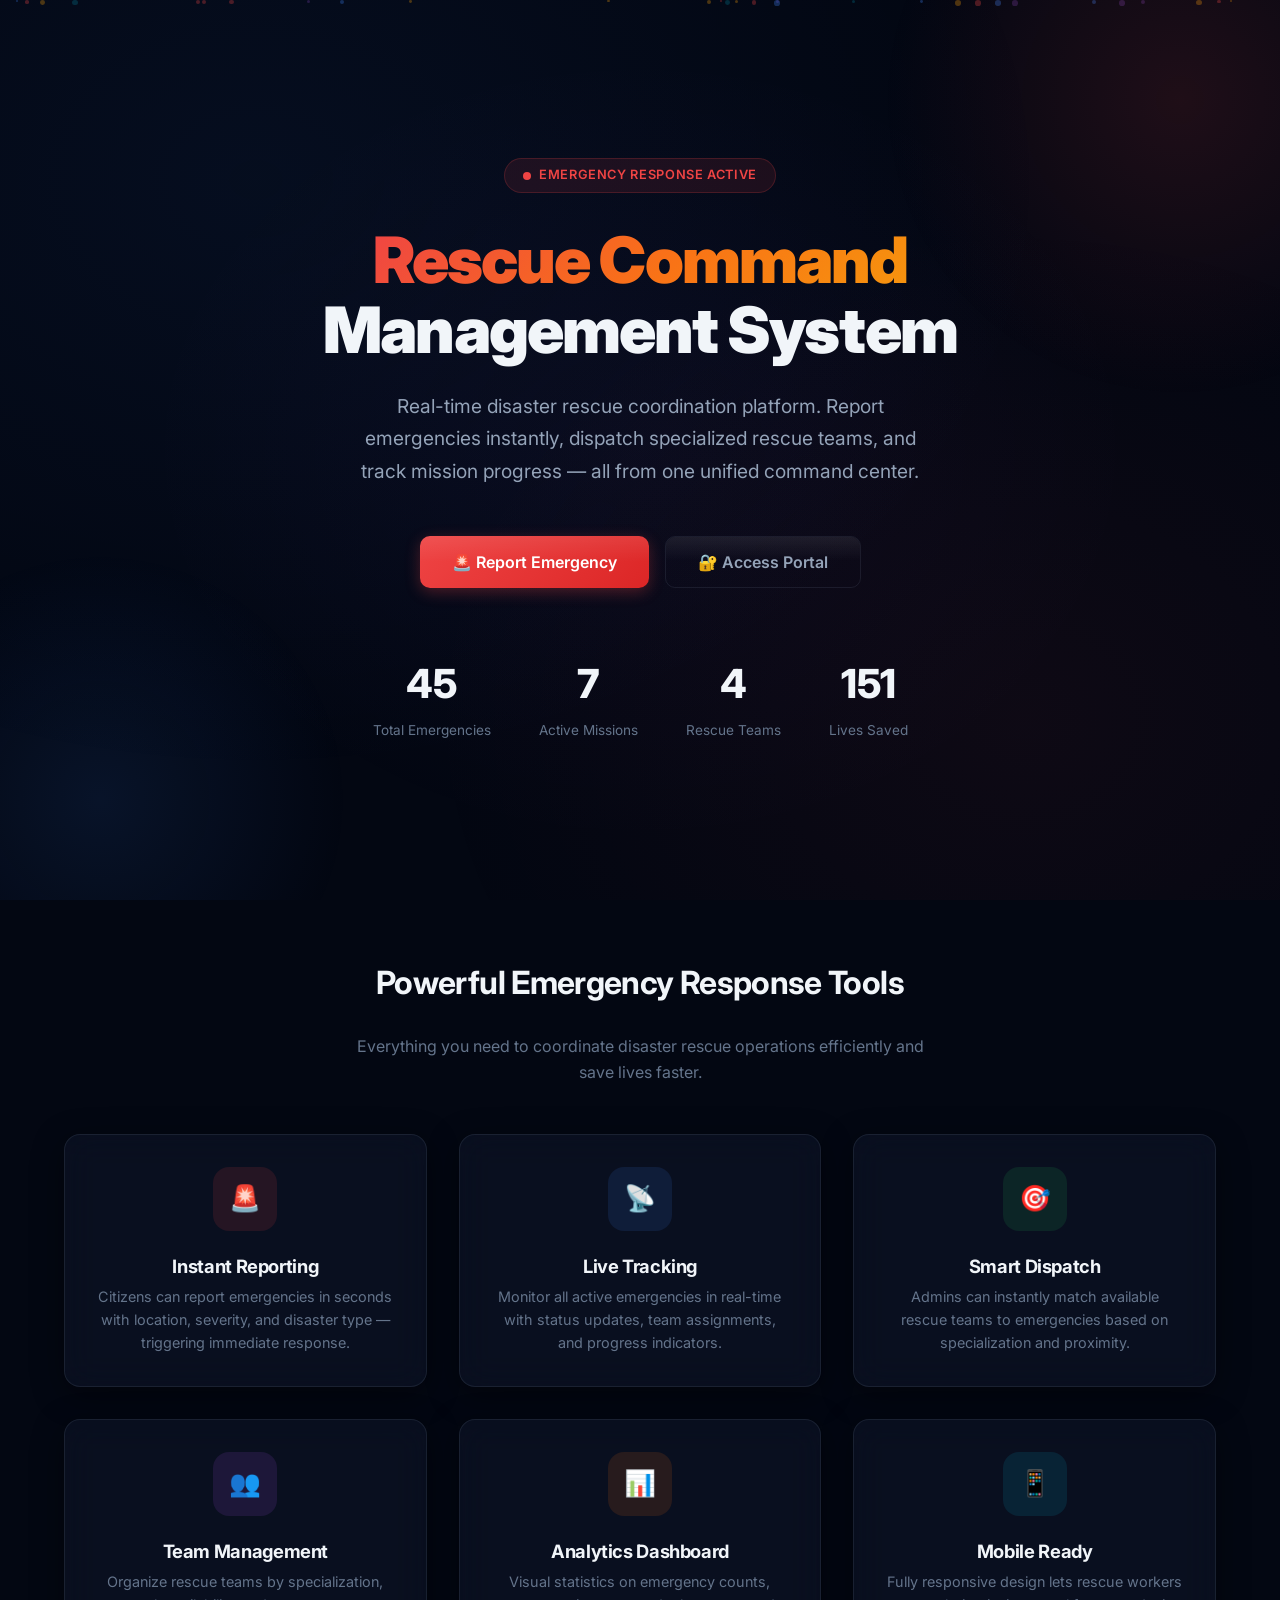
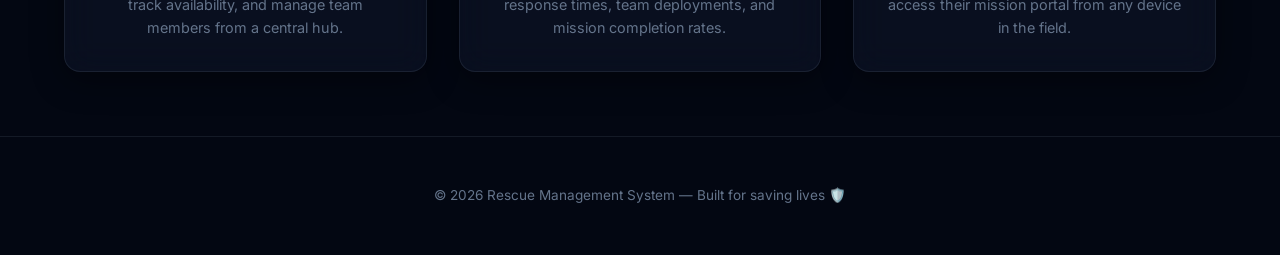
==== frontend/index.html @ d12a2cae "first commit" ====
<!DOCTYPE html>
<html lang="en">
<head>
    <meta charset="UTF-8">
    <meta name="viewport" content="width=device-width, initial-scale=1.0">
    <meta name="description" content="Rescue Management System — Real-time disaster rescue coordination platform for emergency reporting, team dispatch, and mission tracking.">
    <title>Rescue Management System — Emergency Response Coordination</title>
    <link rel="stylesheet" href="css/style.css">
    <link rel="icon" href="data:image/svg+xml,<svg xmlns='http://www.w3.org/2000/svg' viewBox='0 0 100 100'><text y='.9em' font-size='90'>🚨</text></svg>">
</head>
<body class="no-nav">

    <!-- Floating Particles -->
    <div class="particles" id="particles"></div>

    <!-- Hero Section -->
    <section class="landing-hero">
        <div class="hero-content">
            <div class="hero-badge">
                <span class="pulse-dot"></span>
                Emergency Response Active
            </div>

            <h1 class="hero-title">
                <span class="gradient-text">Rescue Command</span><br>
                Management System
            </h1>

            <p class="hero-subtitle">
                Real-time disaster rescue coordination platform. Report emergencies instantly,
                dispatch specialized rescue teams, and track mission progress — all from one
                unified command center.
            </p>

            <div class="hero-actions">
                <a href="report.html" class="btn btn-danger btn-lg" id="btn-report">
                    🚨 Report Emergency
                </a>
                <a href="login.html" class="btn btn-ghost btn-lg" id="btn-login">
                    🔐 Access Portal
                </a>
            </div>

            <div class="hero-stats" id="hero-stats">
                <div class="hero-stat">
                    <div class="number" id="stat-total">0</div>
                    <div class="label">Total Emergencies</div>
                </div>
                <div class="hero-stat">
                    <div class="number" id="stat-active">0</div>
                    <div class="label">Active Missions</div>
                </div>
                <div class="hero-stat">
                    <div class="number" id="stat-teams">0</div>
                    <div class="label">Rescue Teams</div>
                </div>
                <div class="hero-stat">
                    <div class="number" id="stat-resolved">0</div>
                    <div class="label">Lives Saved</div>
                </div>
            </div>
        </div>
    </section>

    <!-- Features Section -->
    <section class="features-section">
        <div class="container">
            <h2 class="text-center mb-4" style="font-size: 2rem;">Powerful Emergency Response Tools</h2>
            <p class="text-center mb-4" style="color: var(--text-muted); max-width: 600px; margin-left: auto; margin-right: auto; margin-bottom: 48px;">
                Everything you need to coordinate disaster rescue operations efficiently and save lives faster.
            </p>
            <div class="features-grid">
                <div class="feature-card glass-card">
                    <div class="feature-icon">🚨</div>
                    <h3>Instant Reporting</h3>
                    <p>Citizens can report emergencies in seconds with location, severity, and disaster type — triggering immediate response.</p>
                </div>
                <div class="feature-card glass-card">
                    <div class="feature-icon">📡</div>
                    <h3>Live Tracking</h3>
                    <p>Monitor all active emergencies in real-time with status updates, team assignments, and progress indicators.</p>
                </div>
                <div class="feature-card glass-card">
                    <div class="feature-icon">🎯</div>
                    <h3>Smart Dispatch</h3>
                    <p>Admins can instantly match available rescue teams to emergencies based on specialization and proximity.</p>
                </div>
                <div class="feature-card glass-card">
                    <div class="feature-icon">👥</div>
                    <h3>Team Management</h3>
                    <p>Organize rescue teams by specialization, track availability, and manage team members from a central hub.</p>
                </div>
                <div class="feature-card glass-card">
                    <div class="feature-icon">📊</div>
                    <h3>Analytics Dashboard</h3>
                    <p>Visual statistics on emergency counts, response times, team deployments, and mission completion rates.</p>
                </div>
                <div class="feature-card glass-card">
                    <div class="feature-icon">📱</div>
                    <h3>Mobile Ready</h3>
                    <p>Fully responsive design lets rescue workers access their mission portal from any device in the field.</p>
                </div>
            </div>
        </div>
    </section>

    <footer style="text-align: center; padding: 48px 24px; color: var(--text-muted); font-size: 0.85rem; position: relative; z-index: 1; border-top: 1px solid var(--glass-border);">
        <p>© 2026 Rescue Management System — Built for saving lives 🛡️</p>
    </footer>

    <script src="js/api.js"></script>
    <script>
        function createParticles() {
            const container = document.getElementById('particles');
            const colors = ['rgba(239,68,68,0.3)', 'rgba(59,130,246,0.3)', 'rgba(245,158,11,0.3)', 'rgba(168,85,247,0.2)', 'rgba(6,182,212,0.2)'];
            for (let i = 0; i < 30; i++) {
                const p = document.createElement('div');
                p.className = 'particle';
                p.style.left = Math.random() * 100 + '%';
                p.style.width = (Math.random() * 4 + 2) + 'px';
                p.style.height = p.style.width;
                p.style.background = colors[Math.floor(Math.random() * colors.length)];
                p.style.animationDuration = (Math.random() * 15 + 10) + 's';
                p.style.animationDelay = (Math.random() * 10) + 's';
                container.appendChild(p);
            }
        }

        async function loadStats() {
            try {
                const stats = await api.emergencies.getStats();
                animateNumber('stat-total', stats.total || 0);
                animateNumber('stat-active', (stats.pending || 0) + (stats.inProgress || 0));
                animateNumber('stat-teams', (stats.teamsAvailable || 0) + (stats.teamsOnMission || 0));
                animateNumber('stat-resolved', (stats.completed || 0) * 12);
            } catch (e) {
                animateNumber('stat-total', 47);
                animateNumber('stat-active', 8);
                animateNumber('stat-teams', 5);
                animateNumber('stat-resolved', 156);
            }
        }

        function animateNumber(id, target) {
            const el = document.getElementById(id);
            if (!el) return;
            const duration = 2000, startTime = performance.now();
            function update(time) {
                const progress = Math.min((time - startTime) / duration, 1);
                el.textContent = Math.floor((1 - Math.pow(1 - progress, 3)) * target);
                if (progress < 1) requestAnimationFrame(update);
            }
            requestAnimationFrame(update);
        }

        createParticles();
        loadStats();
    </script>
</body>
</html>
---- frontend/css/style.css ----
/* ============================================
   RESCUE MANAGEMENT SYSTEM — DESIGN SYSTEM
   Dark Mode Glassmorphism with Emergency Theme
   ============================================ */

@import url('https://fonts.googleapis.com/css2?family=Inter:wght@300;400;500;600;700;800;900&family=JetBrains+Mono:wght@400;600&display=swap');

/* ── CSS Custom Properties ── */
:root {
    /* Base colors */
    --bg-primary: #030712;
    --bg-secondary: #0a0e1a;
    --bg-tertiary: #111827;
    --bg-card: rgba(17, 24, 39, 0.6);
    --bg-card-hover: rgba(31, 41, 55, 0.7);

    /* Glass */
    --glass-bg: rgba(15, 23, 42, 0.55);
    --glass-border: rgba(148, 163, 184, 0.12);
    --glass-shadow: 0 8px 32px rgba(0, 0, 0, 0.4);
    --glass-blur: 16px;

    /* Text */
    --text-primary: #f1f5f9;
    --text-secondary: #94a3b8;
    --text-muted: #64748b;
    --text-accent: #e2e8f0;

    /* Accent colors */
    --red: #ef4444;
    --red-glow: rgba(239, 68, 68, 0.3);
    --orange: #f97316;
    --orange-glow: rgba(249, 115, 22, 0.3);
    --amber: #f59e0b;
    --amber-glow: rgba(245, 158, 11, 0.3);
    --green: #22c55e;
    --green-glow: rgba(34, 197, 94, 0.3);
    --blue: #3b82f6;
    --blue-glow: rgba(59, 130, 246, 0.3);
    --purple: #a855f7;
    --purple-glow: rgba(168, 85, 247, 0.3);
    --cyan: #06b6d4;
    --cyan-glow: rgba(6, 182, 212, 0.3);
    --teal: #14b8a6;

    /* Status colors */
    --status-pending: #f59e0b;
    --status-progress: #3b82f6;
    --status-completed: #22c55e;

    /* Severity */
    --severity-low: #22c55e;
    --severity-medium: #f59e0b;
    --severity-high: #f97316;
    --severity-critical: #ef4444;

    /* Spacing */
    --space-xs: 4px;
    --space-sm: 8px;
    --space-md: 16px;
    --space-lg: 24px;
    --space-xl: 32px;
    --space-2xl: 48px;
    --space-3xl: 64px;

    /* Border radius */
    --radius-sm: 6px;
    --radius-md: 10px;
    --radius-lg: 16px;
    --radius-xl: 24px;
    --radius-full: 9999px;

    /* Transitions */
    --transition-fast: 0.15s ease;
    --transition-base: 0.3s ease;
    --transition-slow: 0.5s ease;

    /* Font */
    --font-body: 'Inter', -apple-system, BlinkMacSystemFont, sans-serif;
    --font-mono: 'JetBrains Mono', monospace;
}

/* ── Reset & Base ── */
*, *::before, *::after {
    margin: 0;
    padding: 0;
    box-sizing: border-box;
}

html {
    scroll-behavior: smooth;
    font-size: 16px;
}

body {
    font-family: var(--font-body);
    background: var(--bg-primary);
    color: var(--text-primary);
    min-height: 100vh;
    overflow-x: hidden;
    line-height: 1.6;
    -webkit-font-smoothing: antialiased;
    -moz-osx-font-smoothing: grayscale;
}

/* Animated background mesh */
body::before {
    content: '';
    position: fixed;
    top: 0;
    left: 0;
    width: 100%;
    height: 100%;
    background:
        radial-gradient(ellipse 800px 600px at 20% 20%, rgba(59, 130, 246, 0.06), transparent),
        radial-gradient(ellipse 600px 500px at 80% 80%, rgba(239, 68, 68, 0.05), transparent),
        radial-gradient(ellipse 500px 400px at 50% 50%, rgba(168, 85, 247, 0.04), transparent);
    pointer-events: none;
    z-index: 0;
    animation: meshShift 20s ease-in-out infinite alternate;
}

@keyframes meshShift {
    0% { opacity: 1; }
    50% { opacity: 0.7; transform: scale(1.05); }
    100% { opacity: 1; transform: scale(1); }
}

/* Custom scrollbar */
::-webkit-scrollbar { width: 6px; }
::-webkit-scrollbar-track { background: var(--bg-primary); }
::-webkit-scrollbar-thumb {
    background: rgba(148, 163, 184, 0.2);
    border-radius: 3px;
}
::-webkit-scrollbar-thumb:hover { background: rgba(148, 163, 184, 0.35); }

/* ── Typography ── */
h1, h2, h3, h4, h5, h6 {
    line-height: 1.2;
    font-weight: 700;
    letter-spacing: -0.02em;
}

h1 { font-size: 3rem; }
h2 { font-size: 2rem; }
h3 { font-size: 1.5rem; }
h4 { font-size: 1.25rem; }

a {
    color: var(--blue);
    text-decoration: none;
    transition: color var(--transition-fast);
}
a:hover { color: var(--cyan); }

/* ── Glass Card ── */
.glass-card {
    background: var(--glass-bg);
    backdrop-filter: blur(var(--glass-blur));
    -webkit-backdrop-filter: blur(var(--glass-blur));
    border: 1px solid var(--glass-border);
    border-radius: var(--radius-lg);
    box-shadow: var(--glass-shadow);
    transition: all var(--transition-base);
}

.glass-card:hover {
    border-color: rgba(148, 163, 184, 0.2);
    box-shadow: 0 12px 40px rgba(0, 0, 0, 0.5);
    transform: translateY(-2px);
}

/* ── Navbar ── */
.navbar {
    position: fixed;
    top: 0;
    left: 0;
    right: 0;
    z-index: 1000;
    background: rgba(3, 7, 18, 0.85);
    backdrop-filter: blur(20px);
    -webkit-backdrop-filter: blur(20px);
    border-bottom: 1px solid var(--glass-border);
    padding: 0 var(--space-xl);
    height: 70px;
    display: flex;
    align-items: center;
    justify-content: space-between;
}

.navbar-brand {
    display: flex;
    align-items: center;
    gap: var(--space-md);
    font-weight: 800;
    font-size: 1.25rem;
    color: var(--text-primary);
}

.navbar-brand .logo-icon {
    width: 42px;
    height: 42px;
    background: linear-gradient(135deg, var(--red), var(--orange));
    border-radius: var(--radius-md);
    display: flex;
    align-items: center;
    justify-content: center;
    font-size: 1.4rem;
    box-shadow: 0 0 20px var(--red-glow);
    animation: logoPulse 3s ease-in-out infinite;
}

@keyframes logoPulse {
    0%, 100% { box-shadow: 0 0 20px var(--red-glow); }
    50% { box-shadow: 0 0 35px var(--red-glow), 0 0 60px rgba(239, 68, 68, 0.15); }
}

.navbar-brand span {
    background: linear-gradient(135deg, var(--text-primary) 0%, var(--text-secondary) 100%);
    -webkit-background-clip: text;
    -webkit-text-fill-color: transparent;
    background-clip: text;
}

.navbar-links {
    display: flex;
    align-items: center;
    gap: var(--space-sm);
    list-style: none;
}

.navbar-links a {
    padding: var(--space-sm) var(--space-md);
    border-radius: var(--radius-md);
    color: var(--text-secondary);
    font-weight: 500;
    font-size: 0.9rem;
    transition: all var(--transition-fast);
    position: relative;
}

.navbar-links a:hover,
.navbar-links a.active {
    color: var(--text-primary);
    background: rgba(148, 163, 184, 0.08);
}

.navbar-links a.active::after {
    content: '';
    position: absolute;
    bottom: -1px;
    left: 50%;
    transform: translateX(-50%);
    width: 20px;
    height: 2px;
    background: var(--blue);
    border-radius: 1px;
}

.navbar-user {
    display: flex;
    align-items: center;
    gap: var(--space-md);
}

.navbar-user .user-info {
    text-align: right;
}

.navbar-user .user-name {
    font-weight: 600;
    font-size: 0.9rem;
    color: var(--text-primary);
}

.navbar-user .user-role {
    font-size: 0.75rem;
    color: var(--text-muted);
    text-transform: uppercase;
    letter-spacing: 0.05em;
}

.navbar-user .avatar {
    width: 38px;
    height: 38px;
    border-radius: var(--radius-full);
    background: linear-gradient(135deg, var(--blue), var(--purple));
    display: flex;
    align-items: center;
    justify-content: center;
    font-weight: 700;
    font-size: 0.85rem;
    color: white;
    border: 2px solid rgba(255, 255, 255, 0.1);
}

.btn-logout {
    padding: var(--space-sm) var(--space-md);
    background: rgba(239, 68, 68, 0.1);
    border: 1px solid rgba(239, 68, 68, 0.2);
    color: var(--red);
    border-radius: var(--radius-md);
    cursor: pointer;
    font-size: 0.85rem;
    font-weight: 500;
    transition: all var(--transition-fast);
    font-family: var(--font-body);
}

.btn-logout:hover {
    background: rgba(239, 68, 68, 0.2);
    border-color: rgba(239, 68, 68, 0.4);
}

/* ── Main Content ── */
.main-content {
    padding-top: 90px;
    padding-bottom: var(--space-3xl);
    min-height: 100vh;
    position: relative;
    z-index: 1;
}

.container {
    max-width: 1400px;
    margin: 0 auto;
    padding: 0 var(--space-xl);
}

/* ── Page Header ── */
.page-header {
    margin-bottom: var(--space-2xl);
}

.page-header h1 {
    font-size: 2.25rem;
    margin-bottom: var(--space-sm);
    display: flex;
    align-items: center;
    gap: var(--space-md);
}

.page-header p {
    color: var(--text-secondary);
    font-size: 1rem;
}

/* ── Buttons ── */
.btn {
    display: inline-flex;
    align-items: center;
    justify-content: center;
    gap: var(--space-sm);
    padding: 10px 22px;
    border: none;
    border-radius: var(--radius-md);
    font-family: var(--font-body);
    font-weight: 600;
    font-size: 0.9rem;
    cursor: pointer;
    transition: all var(--transition-base);
    position: relative;
    overflow: hidden;
    text-decoration: none;
    line-height: 1.4;
}

.btn::before {
    content: '';
    position: absolute;
    inset: 0;
    background: linear-gradient(180deg, rgba(255,255,255,0.08) 0%, transparent 50%);
    pointer-events: none;
}

.btn-primary {
    background: linear-gradient(135deg, var(--blue), #2563eb);
    color: white;
    box-shadow: 0 4px 15px var(--blue-glow);
}
.btn-primary:hover {
    box-shadow: 0 6px 25px var(--blue-glow);
    transform: translateY(-1px);
}

.btn-danger {
    background: linear-gradient(135deg, var(--red), #dc2626);
    color: white;
    box-shadow: 0 4px 15px var(--red-glow);
}
.btn-danger:hover {
    box-shadow: 0 6px 25px var(--red-glow);
    transform: translateY(-1px);
}

.btn-success {
    background: linear-gradient(135deg, var(--green), #16a34a);
    color: white;
    box-shadow: 0 4px 15px var(--green-glow);
}
.btn-success:hover {
    box-shadow: 0 6px 25px var(--green-glow);
    transform: translateY(-1px);
}

.btn-warning {
    background: linear-gradient(135deg, var(--amber), #d97706);
    color: #1a1a1a;
    box-shadow: 0 4px 15px var(--amber-glow);
}
.btn-warning:hover {
    box-shadow: 0 6px 25px var(--amber-glow);
    transform: translateY(-1px);
}

.btn-ghost {
    background: transparent;
    border: 1px solid var(--glass-border);
    color: var(--text-secondary);
}
.btn-ghost:hover {
    background: rgba(148, 163, 184, 0.08);
    color: var(--text-primary);
    border-color: rgba(148, 163, 184, 0.25);
}

.btn-sm {
    padding: 6px 14px;
    font-size: 0.8rem;
}

.btn-lg {
    padding: 14px 32px;
    font-size: 1rem;
}

.btn-icon {
    width: 38px;
    height: 38px;
    padding: 0;
    border-radius: var(--radius-md);
}

/* ── Form Elements ── */
.form-group {
    margin-bottom: var(--space-lg);
}

.form-label {
    display: block;
    margin-bottom: var(--space-sm);
    font-weight: 600;
    font-size: 0.85rem;
    color: var(--text-secondary);
    text-transform: uppercase;
    letter-spacing: 0.05em;
}

.form-input,
.form-select,
.form-textarea {
    width: 100%;
    padding: 12px 16px;
    background: rgba(15, 23, 42, 0.6);
    border: 1px solid var(--glass-border);
    border-radius: var(--radius-md);
    color: var(--text-primary);
    font-family: var(--font-body);
    font-size: 0.95rem;
    transition: all var(--transition-fast);
    outline: none;
}

.form-input:focus,
.form-select:focus,
.form-textarea:focus {
    border-color: var(--blue);
    box-shadow: 0 0 0 3px var(--blue-glow);
    background: rgba(15, 23, 42, 0.8);
}

.form-input::placeholder,
.form-textarea::placeholder {
    color: var(--text-muted);
}

.form-select {
    appearance: none;
    background-image: url("data:image/svg+xml,%3csvg xmlns='http://www.w3.org/2000/svg' fill='none' viewBox='0 0 20 20'%3e%3cpath stroke='%2394a3b8' stroke-linecap='round' stroke-linejoin='round' stroke-width='1.5' d='M6 8l4 4 4-4'/%3e%3c/svg%3e");
    background-position: right 12px center;
    background-repeat: no-repeat;
    background-size: 20px;
    padding-right: 40px;
    cursor: pointer;
}

.form-select option {
    background: var(--bg-tertiary);
    color: var(--text-primary);
}

.form-textarea {
    resize: vertical;
    min-height: 100px;
}

.form-row {
    display: grid;
    grid-template-columns: 1fr 1fr;
    gap: var(--space-lg);
}

/* ── Status Badges ── */
.badge {
    display: inline-flex;
    align-items: center;
    gap: 6px;
    padding: 4px 12px;
    border-radius: var(--radius-full);
    font-size: 0.75rem;
    font-weight: 700;
    text-transform: uppercase;
    letter-spacing: 0.05em;
    white-space: nowrap;
}

.badge-pending {
    background: rgba(245, 158, 11, 0.12);
    color: var(--amber);
    border: 1px solid rgba(245, 158, 11, 0.25);
}

.badge-in-progress {
    background: rgba(59, 130, 246, 0.12);
    color: var(--blue);
    border: 1px solid rgba(59, 130, 246, 0.25);
    animation: badgePulse 2s ease-in-out infinite;
}

.badge-completed {
    background: rgba(34, 197, 94, 0.12);
    color: var(--green);
    border: 1px solid rgba(34, 197, 94, 0.25);
}

@keyframes badgePulse {
    0%, 100% { box-shadow: none; }
    50% { box-shadow: 0 0 12px var(--blue-glow); }
}

/* Severity badges */
.badge-low {
    background: rgba(34, 197, 94, 0.12);
    color: var(--green);
    border: 1px solid rgba(34, 197, 94, 0.25);
}

.badge-medium {
    background: rgba(245, 158, 11, 0.12);
    color: var(--amber);
    border: 1px solid rgba(245, 158, 11, 0.25);
}

.badge-high {
    background: rgba(249, 115, 22, 0.12);
    color: var(--orange);
    border: 1px solid rgba(249, 115, 22, 0.25);
}

.badge-critical {
    background: rgba(239, 68, 68, 0.12);
    color: var(--red);
    border: 1px solid rgba(239, 68, 68, 0.25);
    animation: criticalPulse 1.5s ease-in-out infinite;
}

@keyframes criticalPulse {
    0%, 100% { box-shadow: none; }
    50% { box-shadow: 0 0 15px var(--red-glow); }
}

/* Team status */
.badge-available {
    background: rgba(34, 197, 94, 0.12);
    color: var(--green);
    border: 1px solid rgba(34, 197, 94, 0.25);
}

.badge-on-mission {
    background: rgba(249, 115, 22, 0.12);
    color: var(--orange);
    border: 1px solid rgba(249, 115, 22, 0.25);
    animation: badgePulse 2s ease-in-out infinite;
}

.badge-dot {
    width: 6px;
    height: 6px;
    border-radius: 50%;
    display: inline-block;
}

.badge-pending .badge-dot { background: var(--amber); }
.badge-in-progress .badge-dot { background: var(--blue); }
.badge-completed .badge-dot { background: var(--green); }
.badge-low .badge-dot { background: var(--green); }
.badge-medium .badge-dot { background: var(--amber); }
.badge-high .badge-dot { background: var(--orange); }
.badge-critical .badge-dot { background: var(--red); }
.badge-available .badge-dot { background: var(--green); }
.badge-on-mission .badge-dot { background: var(--orange); }

/* ── Stats Panel ── */
.stats-grid {
    display: grid;
    grid-template-columns: repeat(auto-fit, minmax(220px, 1fr));
    gap: var(--space-lg);
    margin-bottom: var(--space-2xl);
}

.stat-card {
    padding: var(--space-lg);
    position: relative;
    overflow: hidden;
}

.stat-card::after {
    content: '';
    position: absolute;
    top: 0;
    right: 0;
    width: 80px;
    height: 80px;
    border-radius: 0 0 0 50%;
    opacity: 0.06;
}

.stat-card .stat-icon {
    width: 48px;
    height: 48px;
    border-radius: var(--radius-md);
    display: flex;
    align-items: center;
    justify-content: center;
    font-size: 1.4rem;
    margin-bottom: var(--space-md);
}

.stat-card .stat-value {
    font-size: 2.5rem;
    font-weight: 800;
    line-height: 1;
    margin-bottom: var(--space-xs);
    font-family: var(--font-body);
}

.stat-card .stat-label {
    font-size: 0.85rem;
    color: var(--text-muted);
    font-weight: 500;
}

.stat-card.stat-total .stat-icon {
    background: rgba(168, 85, 247, 0.15);
    color: var(--purple);
}
.stat-card.stat-total .stat-value { color: var(--purple); }
.stat-card.stat-total::after { background: var(--purple); }

.stat-card.stat-pending .stat-icon {
    background: rgba(245, 158, 11, 0.15);
    color: var(--amber);
}
.stat-card.stat-pending .stat-value { color: var(--amber); }
.stat-card.stat-pending::after { background: var(--amber); }

.stat-card.stat-active .stat-icon {
    background: rgba(59, 130, 246, 0.15);
    color: var(--blue);
}
.stat-card.stat-active .stat-value { color: var(--blue); }
.stat-card.stat-active::after { background: var(--blue); }

.stat-card.stat-resolved .stat-icon {
    background: rgba(34, 197, 94, 0.15);
    color: var(--green);
}
.stat-card.stat-resolved .stat-value { color: var(--green); }
.stat-card.stat-resolved::after { background: var(--green); }

.stat-card.stat-teams .stat-icon {
    background: rgba(6, 182, 212, 0.15);
    color: var(--cyan);
}
.stat-card.stat-teams .stat-value { color: var(--cyan); }
.stat-card.stat-teams::after { background: var(--cyan); }

.stat-card.stat-deployed .stat-icon {
    background: rgba(249, 115, 22, 0.15);
    color: var(--orange);
}
.stat-card.stat-deployed .stat-value { color: var(--orange); }
.stat-card.stat-deployed::after { background: var(--orange); }

/* ── Emergency Card ── */
.emergency-list {
    display: flex;
    flex-direction: column;
    gap: var(--space-md);
}

.emergency-card {
    padding: var(--space-lg);
    position: relative;
    overflow: hidden;
}

.emergency-card::before {
    content: '';
    position: absolute;
    top: 0;
    left: 0;
    width: 4px;
    height: 100%;
    border-radius: 2px 0 0 2px;
}

.emergency-card.severity-low::before { background: var(--green); }
.emergency-card.severity-medium::before { background: var(--amber); }
.emergency-card.severity-high::before { background: var(--orange); }
.emergency-card.severity-critical::before {
    background: var(--red);
    box-shadow: 0 0 10px var(--red-glow);
    animation: stripePulse 1.5s ease-in-out infinite;
}

@keyframes stripePulse {
    0%, 100% { box-shadow: 0 0 10px var(--red-glow); }
    50% { box-shadow: 0 0 20px var(--red-glow); }
}

.emergency-card-header {
    display: flex;
    justify-content: space-between;
    align-items: flex-start;
    margin-bottom: var(--space-md);
    flex-wrap: wrap;
    gap: var(--space-sm);
}

.emergency-card-header .disaster-type {
    font-size: 1.1rem;
    font-weight: 700;
    display: flex;
    align-items: center;
    gap: var(--space-sm);
}

.emergency-card-badges {
    display: flex;
    gap: var(--space-sm);
    flex-wrap: wrap;
}

.emergency-card-body {
    margin-bottom: var(--space-md);
}

.emergency-card-body .description {
    color: var(--text-secondary);
    font-size: 0.9rem;
    line-height: 1.6;
    margin-bottom: var(--space-md);
}

.emergency-card-meta {
    display: flex;
    flex-wrap: wrap;
    gap: var(--space-lg);
}

.meta-item {
    display: flex;
    align-items: center;
    gap: var(--space-sm);
    font-size: 0.85rem;
    color: var(--text-muted);
}

.meta-item .icon { font-size: 1rem; }
.meta-item .value { color: var(--text-secondary); }

.emergency-card-footer {
    display: flex;
    justify-content: space-between;
    align-items: center;
    padding-top: var(--space-md);
    border-top: 1px solid var(--glass-border);
    flex-wrap: wrap;
    gap: var(--space-sm);
}

.emergency-card-actions {
    display: flex;
    gap: var(--space-sm);
}

/* ── Team Card ── */
.team-grid {
    display: grid;
    grid-template-columns: repeat(auto-fill, minmax(320px, 1fr));
    gap: var(--space-lg);
}

.team-card {
    padding: var(--space-lg);
}

.team-card-header {
    display: flex;
    justify-content: space-between;
    align-items: flex-start;
    margin-bottom: var(--space-md);
}

.team-card-header h3 {
    font-size: 1.1rem;
    margin-bottom: 4px;
}

.team-card-header .specialization {
    color: var(--text-muted);
    font-size: 0.8rem;
    font-weight: 500;
}

.team-members {
    list-style: none;
    margin-bottom: var(--space-md);
}

.team-members li {
    padding: 6px 0;
    font-size: 0.85rem;
    color: var(--text-secondary);
    display: flex;
    align-items: center;
    gap: var(--space-sm);
    border-bottom: 1px solid rgba(148, 163, 184, 0.06);
}

.team-members li:last-child { border-bottom: none; }

.team-members li::before {
    content: '👤';
    font-size: 0.75rem;
}

.team-contact {
    font-size: 0.8rem;
    color: var(--text-muted);
    display: flex;
    align-items: center;
    gap: var(--space-sm);
}

/* ── Modal ── */
.modal-overlay {
    position: fixed;
    inset: 0;
    background: rgba(0, 0, 0, 0.7);
    backdrop-filter: blur(4px);
    z-index: 2000;
    display: flex;
    align-items: center;
    justify-content: center;
    padding: var(--space-xl);
    opacity: 0;
    visibility: hidden;
    transition: all var(--transition-base);
}

.modal-overlay.active {
    opacity: 1;
    visibility: visible;
}

.modal {
    background: var(--bg-tertiary);
    border: 1px solid var(--glass-border);
    border-radius: var(--radius-xl);
    width: 100%;
    max-width: 560px;
    max-height: 85vh;
    overflow-y: auto;
    box-shadow: 0 25px 80px rgba(0, 0, 0, 0.6);
    transform: scale(0.9) translateY(20px);
    transition: transform var(--transition-base);
}

.modal-overlay.active .modal {
    transform: scale(1) translateY(0);
}

.modal-header {
    padding: var(--space-lg) var(--space-xl);
    border-bottom: 1px solid var(--glass-border);
    display: flex;
    justify-content: space-between;
    align-items: center;
}

.modal-header h2 {
    font-size: 1.25rem;
}

.modal-close {
    width: 36px;
    height: 36px;
    border-radius: var(--radius-md);
    border: none;
    background: rgba(148, 163, 184, 0.08);
    color: var(--text-secondary);
    cursor: pointer;
    display: flex;
    align-items: center;
    justify-content: center;
    font-size: 1.2rem;
    transition: all var(--transition-fast);
}

.modal-close:hover {
    background: rgba(239, 68, 68, 0.15);
    color: var(--red);
}

.modal-body {
    padding: var(--space-xl);
}

.modal-footer {
    padding: var(--space-lg) var(--space-xl);
    border-top: 1px solid var(--glass-border);
    display: flex;
    justify-content: flex-end;
    gap: var(--space-sm);
}

/* ── Landing Page ── */
.landing-hero {
    min-height: 100vh;
    display: flex;
    align-items: center;
    justify-content: center;
    position: relative;
    overflow: hidden;
    padding: var(--space-3xl) var(--space-xl);
}

.landing-hero::before {
    content: '';
    position: absolute;
    width: 600px;
    height: 600px;
    background: radial-gradient(circle, rgba(239, 68, 68, 0.12), transparent 70%);
    top: -200px;
    right: -200px;
    animation: heroOrb1 15s ease-in-out infinite alternate;
}

.landing-hero::after {
    content: '';
    position: absolute;
    width: 500px;
    height: 500px;
    background: radial-gradient(circle, rgba(59, 130, 246, 0.1), transparent 70%);
    bottom: -150px;
    left: -150px;
    animation: heroOrb2 12s ease-in-out infinite alternate;
}

@keyframes heroOrb1 {
    0% { transform: translate(0, 0); }
    100% { transform: translate(-100px, 100px); }
}

@keyframes heroOrb2 {
    0% { transform: translate(0, 0); }
    100% { transform: translate(100px, -80px); }
}

.hero-content {
    text-align: center;
    position: relative;
    z-index: 1;
    max-width: 800px;
}

.hero-badge {
    display: inline-flex;
    align-items: center;
    gap: var(--space-sm);
    padding: 6px 18px;
    background: rgba(239, 68, 68, 0.1);
    border: 1px solid rgba(239, 68, 68, 0.2);
    border-radius: var(--radius-full);
    color: var(--red);
    font-size: 0.8rem;
    font-weight: 600;
    margin-bottom: var(--space-xl);
    text-transform: uppercase;
    letter-spacing: 0.05em;
}

.hero-badge .pulse-dot {
    width: 8px;
    height: 8px;
    border-radius: 50%;
    background: var(--red);
    animation: pulseDot 2s ease-in-out infinite;
}

@keyframes pulseDot {
    0%, 100% { opacity: 1; transform: scale(1); }
    50% { opacity: 0.5; transform: scale(1.5); }
}

.hero-title {
    font-size: 4rem;
    font-weight: 900;
    line-height: 1.1;
    margin-bottom: var(--space-lg);
    letter-spacing: -0.03em;
}

.hero-title .gradient-text {
    background: linear-gradient(135deg, var(--red) 0%, var(--orange) 30%, var(--amber) 60%, var(--red) 100%);
    background-size: 200% auto;
    -webkit-background-clip: text;
    -webkit-text-fill-color: transparent;
    background-clip: text;
    animation: gradientShift 4s ease-in-out infinite;
}

@keyframes gradientShift {
    0% { background-position: 0% center; }
    50% { background-position: 100% center; }
    100% { background-position: 0% center; }
}

.hero-subtitle {
    font-size: 1.2rem;
    color: var(--text-secondary);
    max-width: 600px;
    margin: 0 auto var(--space-2xl);
    line-height: 1.7;
}

.hero-actions {
    display: flex;
    gap: var(--space-md);
    justify-content: center;
    flex-wrap: wrap;
}

.hero-stats {
    display: flex;
    gap: var(--space-2xl);
    justify-content: center;
    margin-top: var(--space-3xl);
    flex-wrap: wrap;
}

.hero-stat {
    text-align: center;
}

.hero-stat .number {
    font-size: 2.5rem;
    font-weight: 800;
    color: var(--text-primary);
}

.hero-stat .label {
    font-size: 0.85rem;
    color: var(--text-muted);
    margin-top: 4px;
}

/* Floating particles */
.particles {
    position: absolute;
    inset: 0;
    overflow: hidden;
    pointer-events: none;
}

.particle {
    position: absolute;
    width: 4px;
    height: 4px;
    border-radius: 50%;
    background: rgba(239, 68, 68, 0.3);
    animation: float linear infinite;
}

@keyframes float {
    0% { transform: translateY(100vh) rotate(0deg); opacity: 0; }
    10% { opacity: 1; }
    90% { opacity: 1; }
    100% { transform: translateY(-10vh) rotate(720deg); opacity: 0; }
}

/* ── Login Page ── */
.login-page {
    min-height: 100vh;
    display: flex;
    align-items: center;
    justify-content: center;
    padding: var(--space-xl);
    position: relative;
}

.login-container {
    width: 100%;
    max-width: 440px;
    position: relative;
    z-index: 1;
}

.login-card {
    padding: var(--space-2xl);
}

.login-header {
    text-align: center;
    margin-bottom: var(--space-xl);
}

.login-header .login-icon {
    width: 64px;
    height: 64px;
    border-radius: var(--radius-lg);
    background: linear-gradient(135deg, var(--red), var(--orange));
    display: flex;
    align-items: center;
    justify-content: center;
    font-size: 1.8rem;
    margin: 0 auto var(--space-lg);
    box-shadow: 0 0 30px var(--red-glow);
}

.login-header h1 {
    font-size: 1.75rem;
    margin-bottom: var(--space-sm);
}

.login-header p {
    color: var(--text-muted);
    font-size: 0.9rem;
}

.role-selector {
    display: grid;
    grid-template-columns: repeat(3, 1fr);
    gap: var(--space-sm);
    margin-bottom: var(--space-xl);
}

.role-option {
    padding: var(--space-md);
    border: 1px solid var(--glass-border);
    border-radius: var(--radius-md);
    text-align: center;
    cursor: pointer;
    transition: all var(--transition-base);
    background: transparent;
}

.role-option:hover {
    border-color: rgba(148, 163, 184, 0.25);
    background: rgba(148, 163, 184, 0.05);
}

.role-option.active {
    border-color: var(--blue);
    background: rgba(59, 130, 246, 0.08);
    box-shadow: 0 0 15px var(--blue-glow);
}

.role-option .role-icon {
    font-size: 1.5rem;
    margin-bottom: var(--space-sm);
}

.role-option .role-name {
    font-size: 0.75rem;
    font-weight: 600;
    color: var(--text-secondary);
    text-transform: uppercase;
    letter-spacing: 0.05em;
}

.login-error {
    background: rgba(239, 68, 68, 0.1);
    border: 1px solid rgba(239, 68, 68, 0.2);
    border-radius: var(--radius-md);
    padding: var(--space-md);
    color: var(--red);
    font-size: 0.85rem;
    margin-bottom: var(--space-lg);
    display: none;
    align-items: center;
    gap: var(--space-sm);
}

.login-error.show { display: flex; }

.login-footer {
    text-align: center;
    margin-top: var(--space-xl);
    font-size: 0.85rem;
    color: var(--text-muted);
}

/* ── Dashboard Layout ── */
.dashboard-grid {
    display: grid;
    grid-template-columns: 1fr 380px;
    gap: var(--space-xl);
}

.dashboard-main {
    min-width: 0;
}

.dashboard-sidebar {
    display: flex;
    flex-direction: column;
    gap: var(--space-lg);
}

.sidebar-section {
    padding: var(--space-lg);
}

.sidebar-section h3 {
    font-size: 1rem;
    margin-bottom: var(--space-md);
    display: flex;
    align-items: center;
    gap: var(--space-sm);
}

/* ── Section Headers ── */
.section-header {
    display: flex;
    justify-content: space-between;
    align-items: center;
    margin-bottom: var(--space-lg);
    flex-wrap: wrap;
    gap: var(--space-sm);
}

.section-header h2 {
    font-size: 1.5rem;
    display: flex;
    align-items: center;
    gap: var(--space-sm);
}

.section-header .count {
    background: rgba(59, 130, 246, 0.15);
    color: var(--blue);
    padding: 2px 10px;
    border-radius: var(--radius-full);
    font-size: 0.8rem;
    font-weight: 700;
}

/* Filter bar */
.filter-bar {
    display: flex;
    gap: var(--space-sm);
    margin-bottom: var(--space-lg);
    flex-wrap: wrap;
}

.filter-btn {
    padding: 6px 16px;
    border: 1px solid var(--glass-border);
    border-radius: var(--radius-full);
    background: transparent;
    color: var(--text-secondary);
    font-family: var(--font-body);
    font-size: 0.8rem;
    font-weight: 500;
    cursor: pointer;
    transition: all var(--transition-fast);
}

.filter-btn:hover {
    background: rgba(148, 163, 184, 0.08);
    color: var(--text-primary);
}

.filter-btn.active {
    background: rgba(59, 130, 246, 0.12);
    border-color: rgba(59, 130, 246, 0.3);
    color: var(--blue);
}

/* ── Dispatch Panel ── */
.dispatch-panel {
    padding: var(--space-lg);
    border: 1px solid rgba(59, 130, 246, 0.2);
    margin-bottom: var(--space-lg);
}

.dispatch-panel h3 {
    color: var(--blue);
    margin-bottom: var(--space-md);
    display: flex;
    align-items: center;
    gap: var(--space-sm);
}

.dispatch-info {
    display: grid;
    grid-template-columns: 1fr 1fr;
    gap: var(--space-md);
    margin-bottom: var(--space-lg);
}

.dispatch-info .info-block {
    padding: var(--space-md);
    background: rgba(15, 23, 42, 0.4);
    border-radius: var(--radius-md);
}

.dispatch-info .info-label {
    font-size: 0.75rem;
    color: var(--text-muted);
    text-transform: uppercase;
    letter-spacing: 0.05em;
    margin-bottom: 4px;
}

.dispatch-info .info-value {
    font-weight: 600;
    color: var(--text-primary);
}

/* ── Rescue Team Portal ── */
.rescue-portal {
    max-width: 700px;
    margin: 0 auto;
}

.mission-card {
    padding: var(--space-xl);
    margin-bottom: var(--space-lg);
    position: relative;
}

.mission-card .mission-status-bar {
    display: flex;
    align-items: center;
    gap: var(--space-md);
    padding: var(--space-md);
    background: rgba(15, 23, 42, 0.5);
    border-radius: var(--radius-md);
    margin-bottom: var(--space-lg);
}

.status-progress-bar {
    flex: 1;
    height: 6px;
    background: rgba(148, 163, 184, 0.1);
    border-radius: 3px;
    overflow: hidden;
}

.status-progress-bar .fill {
    height: 100%;
    border-radius: 3px;
    transition: width var(--transition-slow);
}

.status-progress-bar .fill.pending {
    width: 10%;
    background: var(--amber);
}

.status-progress-bar .fill.in-progress {
    width: 60%;
    background: var(--blue);
    animation: progressPulse 2s ease-in-out infinite;
}

.status-progress-bar .fill.completed {
    width: 100%;
    background: var(--green);
}

@keyframes progressPulse {
    0%, 100% { opacity: 1; }
    50% { opacity: 0.6; }
}

.mission-detail-grid {
    display: grid;
    grid-template-columns: 1fr 1fr;
    gap: var(--space-md);
    margin-bottom: var(--space-lg);
}

.mission-detail {
    padding: var(--space-md);
    background: rgba(15, 23, 42, 0.4);
    border-radius: var(--radius-md);
}

.mission-detail .detail-label {
    font-size: 0.75rem;
    color: var(--text-muted);
    text-transform: uppercase;
    letter-spacing: 0.05em;
    margin-bottom: 4px;
}

.mission-detail .detail-value {
    font-weight: 600;
    font-size: 0.95rem;
}

.mission-actions {
    display: flex;
    gap: var(--space-sm);
    flex-wrap: wrap;
}

/* ── Report Form ── */
.report-form-container {
    max-width: 700px;
    margin: 0 auto;
}

.report-form-card {
    padding: var(--space-2xl);
}

.severity-selector {
    display: grid;
    grid-template-columns: repeat(4, 1fr);
    gap: var(--space-sm);
}

.severity-option {
    padding: var(--space-md);
    border: 1px solid var(--glass-border);
    border-radius: var(--radius-md);
    text-align: center;
    cursor: pointer;
    transition: all var(--transition-base);
    background: transparent;
    font-family: var(--font-body);
    color: var(--text-secondary);
}

.severity-option:hover { border-color: rgba(148, 163, 184, 0.25); }

.severity-option .sev-icon { font-size: 1.3rem; margin-bottom: 4px; }
.severity-option .sev-label { font-size: 0.7rem; font-weight: 600; text-transform: uppercase; letter-spacing: 0.05em; }

.severity-option.active.sev-low {
    border-color: var(--green);
    background: rgba(34, 197, 94, 0.08);
    color: var(--green);
}
.severity-option.active.sev-medium {
    border-color: var(--amber);
    background: rgba(245, 158, 11, 0.08);
    color: var(--amber);
}
.severity-option.active.sev-high {
    border-color: var(--orange);
    background: rgba(249, 115, 22, 0.08);
    color: var(--orange);
}
.severity-option.active.sev-critical {
    border-color: var(--red);
    background: rgba(239, 68, 68, 0.08);
    color: var(--red);
    animation: criticalPulse 1.5s ease-in-out infinite;
}

/* ── Alerts / Toasts ── */
.toast-container {
    position: fixed;
    top: 80px;
    right: 20px;
    z-index: 3000;
    display: flex;
    flex-direction: column;
    gap: var(--space-sm);
}

.toast {
    padding: var(--space-md) var(--space-lg);
    border-radius: var(--radius-md);
    font-size: 0.9rem;
    font-weight: 500;
    display: flex;
    align-items: center;
    gap: var(--space-sm);
    animation: toastIn 0.3s ease forwards;
    min-width: 300px;
    max-width: 450px;
    box-shadow: 0 10px 30px rgba(0, 0, 0, 0.5);
}

.toast-success {
    background: rgba(34, 197, 94, 0.15);
    border: 1px solid rgba(34, 197, 94, 0.3);
    color: var(--green);
}

.toast-error {
    background: rgba(239, 68, 68, 0.15);
    border: 1px solid rgba(239, 68, 68, 0.3);
    color: var(--red);
}

.toast-info {
    background: rgba(59, 130, 246, 0.15);
    border: 1px solid rgba(59, 130, 246, 0.3);
    color: var(--blue);
}

@keyframes toastIn {
    from { opacity: 0; transform: translateX(50px); }
    to { opacity: 1; transform: translateX(0); }
}

.toast-close {
    margin-left: auto;
    background: none;
    border: none;
    color: inherit;
    cursor: pointer;
    font-size: 1rem;
    opacity: 0.7;
}
.toast-close:hover { opacity: 1; }

/* ── Empty States ── */
.empty-state {
    text-align: center;
    padding: var(--space-3xl) var(--space-xl);
}

.empty-state .empty-icon {
    font-size: 3.5rem;
    margin-bottom: var(--space-lg);
    opacity: 0.3;
}

.empty-state h3 {
    color: var(--text-secondary);
    margin-bottom: var(--space-sm);
}

.empty-state p {
    color: var(--text-muted);
    font-size: 0.9rem;
}

/* ── Loading ── */
.loading-spinner {
    width: 40px;
    height: 40px;
    border: 3px solid rgba(148, 163, 184, 0.1);
    border-top-color: var(--blue);
    border-radius: 50%;
    animation: spin 0.8s linear infinite;
    margin: var(--space-2xl) auto;
}

@keyframes spin {
    to { transform: rotate(360deg); }
}

.skeleton {
    background: linear-gradient(90deg, rgba(148, 163, 184, 0.05) 25%, rgba(148, 163, 184, 0.1) 50%, rgba(148, 163, 184, 0.05) 75%);
    background-size: 200% 100%;
    animation: shimmer 1.5s infinite;
    border-radius: var(--radius-md);
}

@keyframes shimmer {
    0% { background-position: 200% 0; }
    100% { background-position: -200% 0; }
}

/* ── Feature Cards (Landing) ── */
.features-section {
    padding: var(--space-3xl) var(--space-xl);
    position: relative;
    z-index: 1;
}

.features-grid {
    display: grid;
    grid-template-columns: repeat(auto-fit, minmax(300px, 1fr));
    gap: var(--space-xl);
    max-width: 1200px;
    margin: 0 auto;
}

.feature-card {
    padding: var(--space-xl);
    text-align: center;
}

.feature-card .feature-icon {
    width: 64px;
    height: 64px;
    border-radius: var(--radius-lg);
    display: flex;
    align-items: center;
    justify-content: center;
    font-size: 1.6rem;
    margin: 0 auto var(--space-lg);
}

.feature-card h3 {
    font-size: 1.15rem;
    margin-bottom: var(--space-sm);
}

.feature-card p {
    color: var(--text-muted);
    font-size: 0.9rem;
    line-height: 1.6;
}

.feature-card:nth-child(1) .feature-icon {
    background: rgba(239, 68, 68, 0.12);
    color: var(--red);
}
.feature-card:nth-child(2) .feature-icon {
    background: rgba(59, 130, 246, 0.12);
    color: var(--blue);
}
.feature-card:nth-child(3) .feature-icon {
    background: rgba(34, 197, 94, 0.12);
    color: var(--green);
}
.feature-card:nth-child(4) .feature-icon {
    background: rgba(168, 85, 247, 0.12);
    color: var(--purple);
}
.feature-card:nth-child(5) .feature-icon {
    background: rgba(249, 115, 22, 0.12);
    color: var(--orange);
}
.feature-card:nth-child(6) .feature-icon {
    background: rgba(6, 182, 212, 0.12);
    color: var(--cyan);
}

/* ── Timestamp ── */
.timestamp {
    font-family: var(--font-mono);
    font-size: 0.8rem;
    color: var(--text-muted);
}

/* ── No Scroll Body for Landing ── */
.no-nav .main-content {
    padding-top: 0;
}

/* ── Success Screen ── */
.success-screen {
    text-align: center;
    padding: var(--space-3xl);
    display: none;
}

.success-screen.show { display: block; }

.success-screen .success-icon {
    font-size: 4rem;
    margin-bottom: var(--space-lg);
    animation: successBounce 0.6s ease;
}

@keyframes successBounce {
    0% { transform: scale(0); }
    50% { transform: scale(1.2); }
    100% { transform: scale(1); }
}

.success-screen h2 {
    color: var(--green);
    margin-bottom: var(--space-md);
}

.success-screen p {
    color: var(--text-secondary);
    margin-bottom: var(--space-xl);
}

/* ── Tab System ── */
.tabs {
    display: flex;
    gap: 2px;
    background: rgba(15, 23, 42, 0.5);
    border-radius: var(--radius-md);
    padding: 3px;
    margin-bottom: var(--space-xl);
}

.tab-btn {
    flex: 1;
    padding: 10px 16px;
    border: none;
    border-radius: var(--radius-sm);
    background: transparent;
    color: var(--text-muted);
    font-family: var(--font-body);
    font-size: 0.85rem;
    font-weight: 600;
    cursor: pointer;
    transition: all var(--transition-fast);
}

.tab-btn:hover { color: var(--text-secondary); }

.tab-btn.active {
    background: rgba(59, 130, 246, 0.12);
    color: var(--blue);
    box-shadow: 0 0 10px rgba(59, 130, 246, 0.1);
}

.tab-content {
    display: none;
}

.tab-content.active { display: block; }

/* ── Responsive ── */
@media (max-width: 1024px) {
    .dashboard-grid {
        grid-template-columns: 1fr;
    }
}

@media (max-width: 768px) {
    .hero-title { font-size: 2.5rem; }
    .hero-stats { gap: var(--space-xl); }
    .hero-stat .number { font-size: 1.8rem; }
    .form-row { grid-template-columns: 1fr; }
    .severity-selector { grid-template-columns: repeat(2, 1fr); }
    .stats-grid { grid-template-columns: repeat(2, 1fr); }
    .mission-detail-grid { grid-template-columns: 1fr; }
    .dispatch-info { grid-template-columns: 1fr; }
    .navbar { padding: 0 var(--space-md); }
    .navbar-links { display: none; }
    .container { padding: 0 var(--space-md); }
    h1 { font-size: 2rem; }
    .role-selector { grid-template-columns: 1fr; }
    .team-grid { grid-template-columns: 1fr; }

    .mobile-menu-toggle {
        display: block !important;
    }
}

@media (max-width: 480px) {
    .hero-title { font-size: 2rem; }
    .stats-grid { grid-template-columns: 1fr; }
    .emergency-card-meta { flex-direction: column; }
    .features-grid { grid-template-columns: 1fr; }
    .hero-actions { flex-direction: column; align-items: center; }
}

/* ── Utility ── */
.hidden { display: none !important; }
.text-center { text-align: center; }
.mt-1 { margin-top: var(--space-sm); }
.mt-2 { margin-top: var(--space-md); }
.mt-3 { margin-top: var(--space-lg); }
.mt-4 { margin-top: var(--space-xl); }
.mb-1 { margin-bottom: var(--space-sm); }
.mb-2 { margin-bottom: var(--space-md); }
.mb-3 { margin-bottom: var(--space-lg); }
.mb-4 { margin-bottom: var(--space-xl); }

.mobile-menu-toggle {
    display: none;
    background: none;
    border: none;
    color: var(--text-secondary);
    font-size: 1.5rem;
    cursor: pointer;
}

/* ── Animated Number Counter ── */
.counter {
    display: inline-block;
}

/* ── Confirm Dialog ── */
.confirm-overlay {
    position: fixed;
    inset: 0;
    background: rgba(0, 0, 0, 0.6);
    z-index: 2500;
    display: flex;
    align-items: center;
    justify-content: center;
    opacity: 0;
    visibility: hidden;
    transition: all var(--transition-base);
}

.confirm-overlay.active {
    opacity: 1;
    visibility: visible;
}

.confirm-box {
    background: var(--bg-tertiary);
    border: 1px solid var(--glass-border);
    border-radius: var(--radius-lg);
    padding: var(--space-xl);
    max-width: 400px;
    text-align: center;
    box-shadow: 0 20px 60px rgba(0, 0, 0, 0.5);
}

.confirm-box h3 { margin-bottom: var(--space-md); }
.confirm-box p { color: var(--text-secondary); margin-bottom: var(--space-xl); font-size: 0.9rem; }
.confirm-box .confirm-actions { display: flex; gap: var(--space-sm); justify-content: center; }
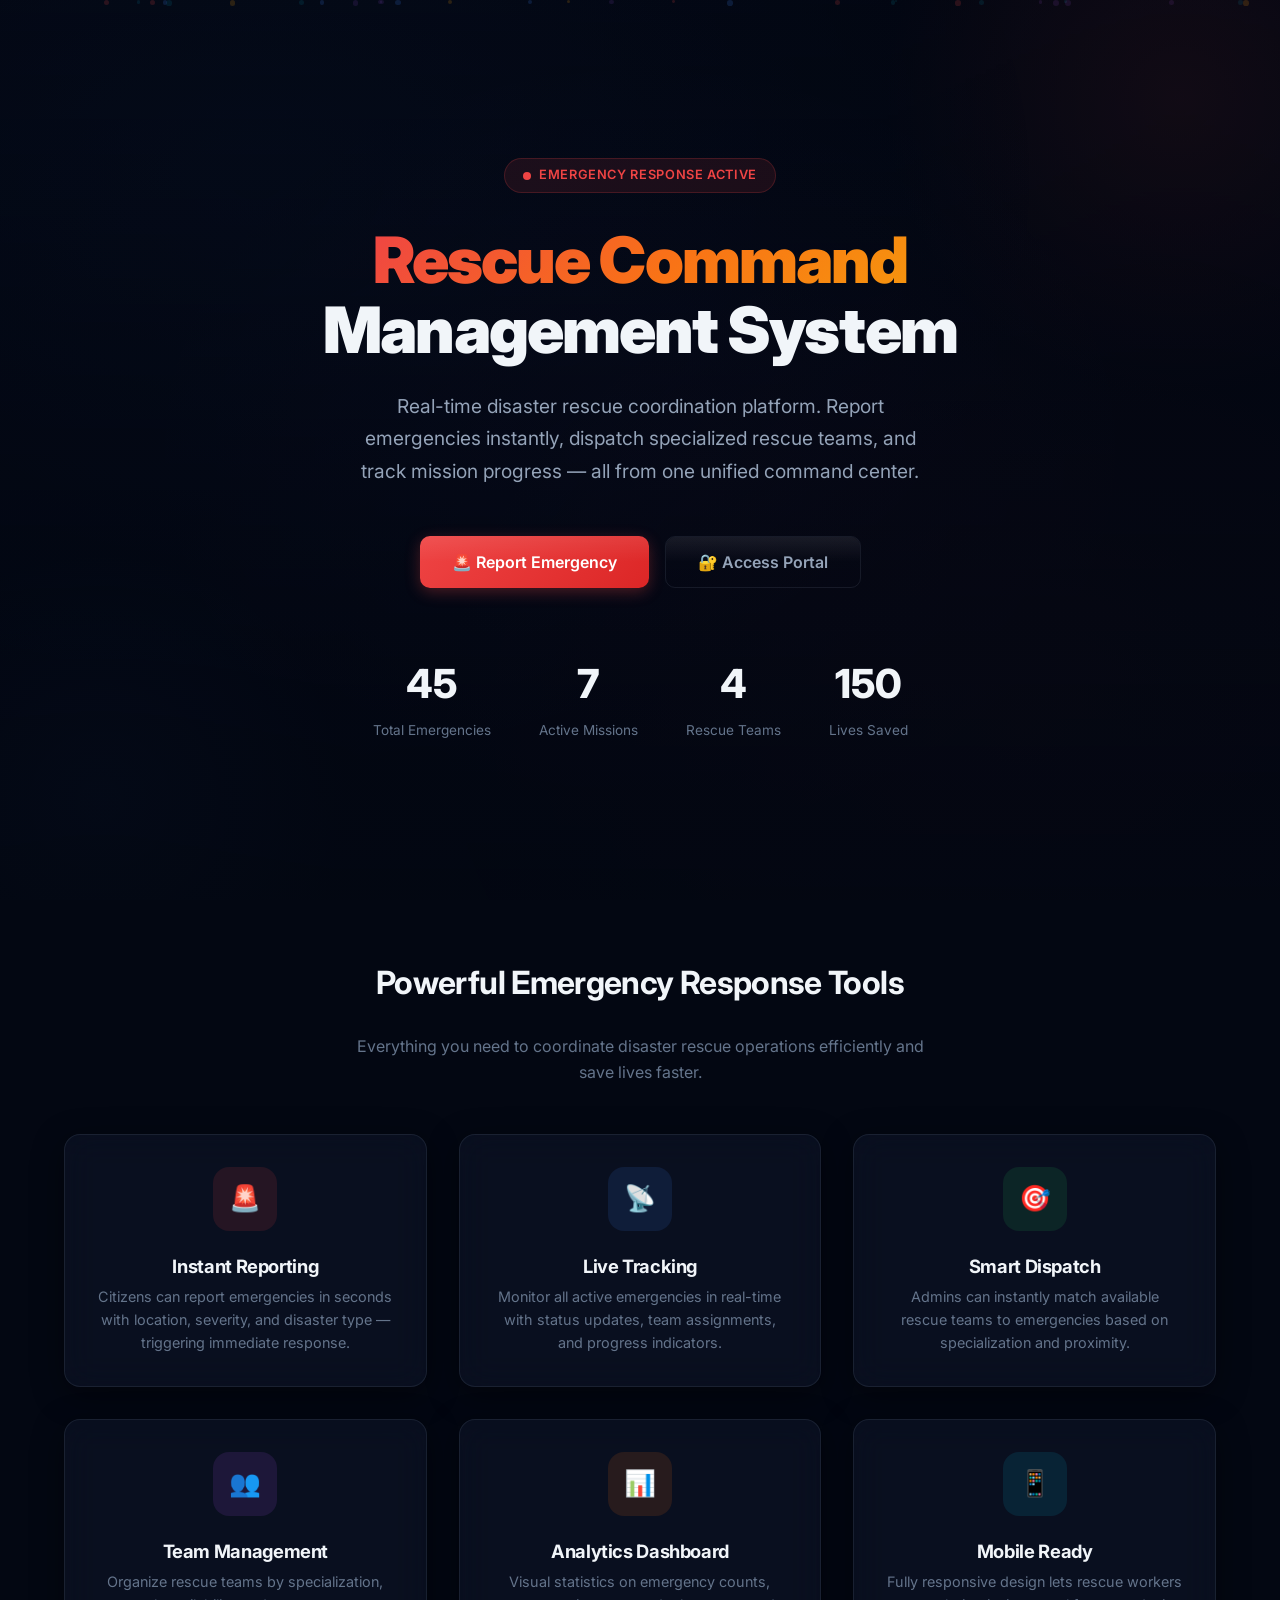
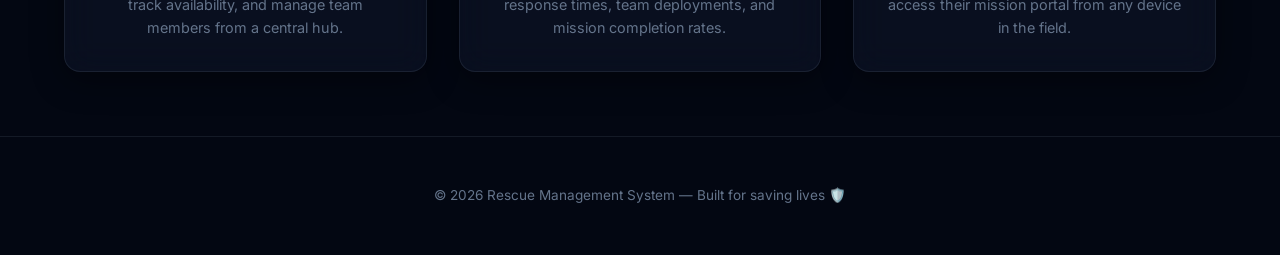
==== commit e4ab6622: "2nd commit" ====
--- a/frontend/index.html
+++ b/frontend/index.html
@@ -1,13 +1,17 @@
 <!DOCTYPE html>
 <html lang="en">
+
 <head>
     <meta charset="UTF-8">
     <meta name="viewport" content="width=device-width, initial-scale=1.0">
-    <meta name="description" content="Rescue Management System — Real-time disaster rescue coordination platform for emergency reporting, team dispatch, and mission tracking.">
+    <meta name="description"
+        content="Rescue Management System — Real-time disaster rescue coordination platform for emergency reporting, team dispatch, and mission tracking.">
     <title>Rescue Management System — Emergency Response Coordination</title>
     <link rel="stylesheet" href="css/style.css">
-    <link rel="icon" href="data:image/svg+xml,<svg xmlns='http://www.w3.org/2000/svg' viewBox='0 0 100 100'><text y='.9em' font-size='90'>🚨</text></svg>">
+    <link rel="icon"
+        href="data:image/svg+xml,<svg xmlns='http://www.w3.org/2000/svg' viewBox='0 0 100 100'><text y='.9em' font-size='90'>🚨</text></svg>">
 </head>
+
 <body class="no-nav">
 
     <!-- Floating Particles -->
@@ -15,6 +19,10 @@
 
     <!-- Hero Section -->
     <section class="landing-hero">
+        <!-- Background Video -->
+        <!-- https://www.pexels.com/video/a-person-riding-a-fire-truck-9423307/ -->
+        <div class="hero-video-overlay"></div>
+
         <div class="hero-content">
             <div class="hero-badge">
                 <span class="pulse-dot"></span>
@@ -66,45 +74,53 @@
     <section class="features-section">
         <div class="container">
             <h2 class="text-center mb-4" style="font-size: 2rem;">Powerful Emergency Response Tools</h2>
-            <p class="text-center mb-4" style="color: var(--text-muted); max-width: 600px; margin-left: auto; margin-right: auto; margin-bottom: 48px;">
+            <p class="text-center mb-4"
+                style="color: var(--text-muted); max-width: 600px; margin-left: auto; margin-right: auto; margin-bottom: 48px;">
                 Everything you need to coordinate disaster rescue operations efficiently and save lives faster.
             </p>
             <div class="features-grid">
                 <div class="feature-card glass-card">
                     <div class="feature-icon">🚨</div>
                     <h3>Instant Reporting</h3>
-                    <p>Citizens can report emergencies in seconds with location, severity, and disaster type — triggering immediate response.</p>
+                    <p>Citizens can report emergencies in seconds with location, severity, and disaster type —
+                        triggering immediate response.</p>
                 </div>
                 <div class="feature-card glass-card">
                     <div class="feature-icon">📡</div>
                     <h3>Live Tracking</h3>
-                    <p>Monitor all active emergencies in real-time with status updates, team assignments, and progress indicators.</p>
+                    <p>Monitor all active emergencies in real-time with status updates, team assignments, and progress
+                        indicators.</p>
                 </div>
                 <div class="feature-card glass-card">
                     <div class="feature-icon">🎯</div>
                     <h3>Smart Dispatch</h3>
-                    <p>Admins can instantly match available rescue teams to emergencies based on specialization and proximity.</p>
+                    <p>Admins can instantly match available rescue teams to emergencies based on specialization and
+                        proximity.</p>
                 </div>
                 <div class="feature-card glass-card">
                     <div class="feature-icon">👥</div>
                     <h3>Team Management</h3>
-                    <p>Organize rescue teams by specialization, track availability, and manage team members from a central hub.</p>
+                    <p>Organize rescue teams by specialization, track availability, and manage team members from a
+                        central hub.</p>
                 </div>
                 <div class="feature-card glass-card">
                     <div class="feature-icon">📊</div>
                     <h3>Analytics Dashboard</h3>
-                    <p>Visual statistics on emergency counts, response times, team deployments, and mission completion rates.</p>
+                    <p>Visual statistics on emergency counts, response times, team deployments, and mission completion
+                        rates.</p>
                 </div>
                 <div class="feature-card glass-card">
                     <div class="feature-icon">📱</div>
                     <h3>Mobile Ready</h3>
-                    <p>Fully responsive design lets rescue workers access their mission portal from any device in the field.</p>
+                    <p>Fully responsive design lets rescue workers access their mission portal from any device in the
+                        field.</p>
                 </div>
             </div>
         </div>
     </section>
 
-    <footer style="text-align: center; padding: 48px 24px; color: var(--text-muted); font-size: 0.85rem; position: relative; z-index: 1; border-top: 1px solid var(--glass-border);">
+    <footer
+        style="text-align: center; padding: 48px 24px; color: var(--text-muted); font-size: 0.85rem; position: relative; z-index: 1; border-top: 1px solid var(--glass-border);">
         <p>© 2026 Rescue Management System — Built for saving lives 🛡️</p>
     </footer>
 
@@ -157,4 +173,5 @@
         loadStats();
     </script>
 </body>
-</html>
+
+</html>
--- a/frontend/css/style.css
+++ b/frontend/css/style.css
@@ -958,6 +958,29 @@
     padding: var(--space-3xl) var(--space-xl);
 }
 
+.hero-video-bg {
+    position: absolute;
+    top: 0;
+    left: 0;
+    width: 100%;
+    height: 100%;
+    object-fit: cover;
+    z-index: 0;
+    pointer-events: none;
+}
+
+.hero-video-overlay {
+    position: absolute;
+    inset: 0;
+    background: linear-gradient(
+        180deg,
+        rgba(3, 7, 18, 0.45) 0%,
+        rgba(3, 7, 18, 0.85) 100%
+    );
+    z-index: 1;
+    pointer-events: none;
+}
+
 .landing-hero::before {
     content: '';
     position: absolute;
@@ -967,6 +990,7 @@
     top: -200px;
     right: -200px;
     animation: heroOrb1 15s ease-in-out infinite alternate;
+    z-index: 0; /* behind the overlay */
 }
 
 .landing-hero::after {
@@ -978,6 +1002,7 @@
     bottom: -150px;
     left: -150px;
     animation: heroOrb2 12s ease-in-out infinite alternate;
+    z-index: 0; /* behind the overlay */
 }
 
 @keyframes heroOrb1 {
@@ -993,7 +1018,7 @@
 .hero-content {
     text-align: center;
     position: relative;
-    z-index: 1;
+    z-index: 2; /* above the overlay and video */
     max-width: 800px;
 }
 
@@ -1846,3 +1871,117 @@
 .confirm-box h3 { margin-bottom: var(--space-md); }
 .confirm-box p { color: var(--text-secondary); margin-bottom: var(--space-xl); font-size: 0.9rem; }
 .confirm-box .confirm-actions { display: flex; gap: var(--space-sm); justify-content: center; }
+
+/* ==========================================================================
+   ADVANCED DESIGN SYSTEM ADDITIONS (RADAR, SOUNDWAVE, GLOW, STOPWATCH)
+   ========================================================================== */
+
+/* ── Live Radar Operations Header ── */
+.live-radar-header {
+    display: flex;
+    align-items: center;
+    gap: 12px;
+    padding: 12px 20px;
+    margin-bottom: 24px;
+    border-radius: var(--radius-md);
+    background: rgba(6, 182, 212, 0.03) !important;
+    border: 1px solid rgba(6, 182, 212, 0.15) !important;
+}
+
+.radar-pulse {
+    width: 10px;
+    height: 10px;
+    background-color: var(--cyan);
+    border-radius: 50%;
+    position: relative;
+    display: inline-block;
+}
+
+.radar-pulse::after {
+    content: '';
+    position: absolute;
+    width: 100%;
+    height: 100%;
+    border-radius: 50%;
+    background-color: var(--cyan);
+    opacity: 0.6;
+    animation: radarGlow 1.8s ease-out infinite;
+    top: 0;
+    left: 0;
+}
+
+@keyframes radarGlow {
+    0% { transform: scale(1); opacity: 0.8; }
+    100% { transform: scale(3.5); opacity: 0; }
+}
+
+.radar-status-text {
+    font-family: var(--font-mono);
+    font-size: 0.8rem;
+    font-weight: 600;
+    letter-spacing: 0.08em;
+    color: var(--cyan);
+}
+
+/* ── Soundwave Recording Visualizer ── */
+.soundwave-container {
+    display: inline-flex;
+    align-items: center;
+    gap: 4px;
+    height: 18px;
+    margin-left: 12px;
+    vertical-align: middle;
+}
+
+.soundwave-bar {
+    display: block;
+    width: 3px;
+    height: 100%;
+    background-color: var(--red);
+    border-radius: var(--radius-full);
+    animation: soundwaveBounce 1s ease-in-out infinite;
+}
+
+.soundwave-bar:nth-child(1) { height: 30%; animation-delay: 0.1s; }
+.soundwave-bar:nth-child(2) { height: 60%; animation-delay: 0.3s; }
+.soundwave-bar:nth-child(3) { height: 90%; animation-delay: 0.5s; }
+.soundwave-bar:nth-child(4) { height: 50%; animation-delay: 0.2s; }
+.soundwave-bar:nth-child(5) { height: 40%; animation-delay: 0.4s; }
+
+@keyframes soundwaveBounce {
+    0%, 100% { transform: scaleY(1); }
+    50% { transform: scaleY(0.3); }
+}
+
+/* ── Active Mission Urgency Glow ── */
+.active-mission-card-glow {
+    border: 1px solid rgba(249, 115, 22, 0.4) !important;
+    box-shadow: 0 0 15px rgba(249, 115, 22, 0.15) !important;
+    animation: activeMissionPulse 2s infinite alternate;
+}
+
+@keyframes activeMissionPulse {
+    0% {
+        border-color: rgba(249, 115, 22, 0.3);
+        box-shadow: 0 0 12px rgba(249, 115, 22, 0.15);
+    }
+    100% {
+        border-color: rgba(239, 68, 68, 0.6);
+        box-shadow: 0 0 25px rgba(239, 68, 68, 0.35);
+    }
+}
+
+/* ── Mission Stopwatch Timer ── */
+.mission-stopwatch {
+    display: inline-flex;
+    align-items: center;
+    gap: 8px;
+    padding: 6px 14px;
+    background: rgba(249, 115, 22, 0.08);
+    border: 1px solid rgba(249, 115, 22, 0.2);
+    border-radius: var(--radius-md);
+    color: var(--orange);
+    font-family: var(--font-mono);
+    font-size: 0.9rem;
+    font-weight: 600;
+}
